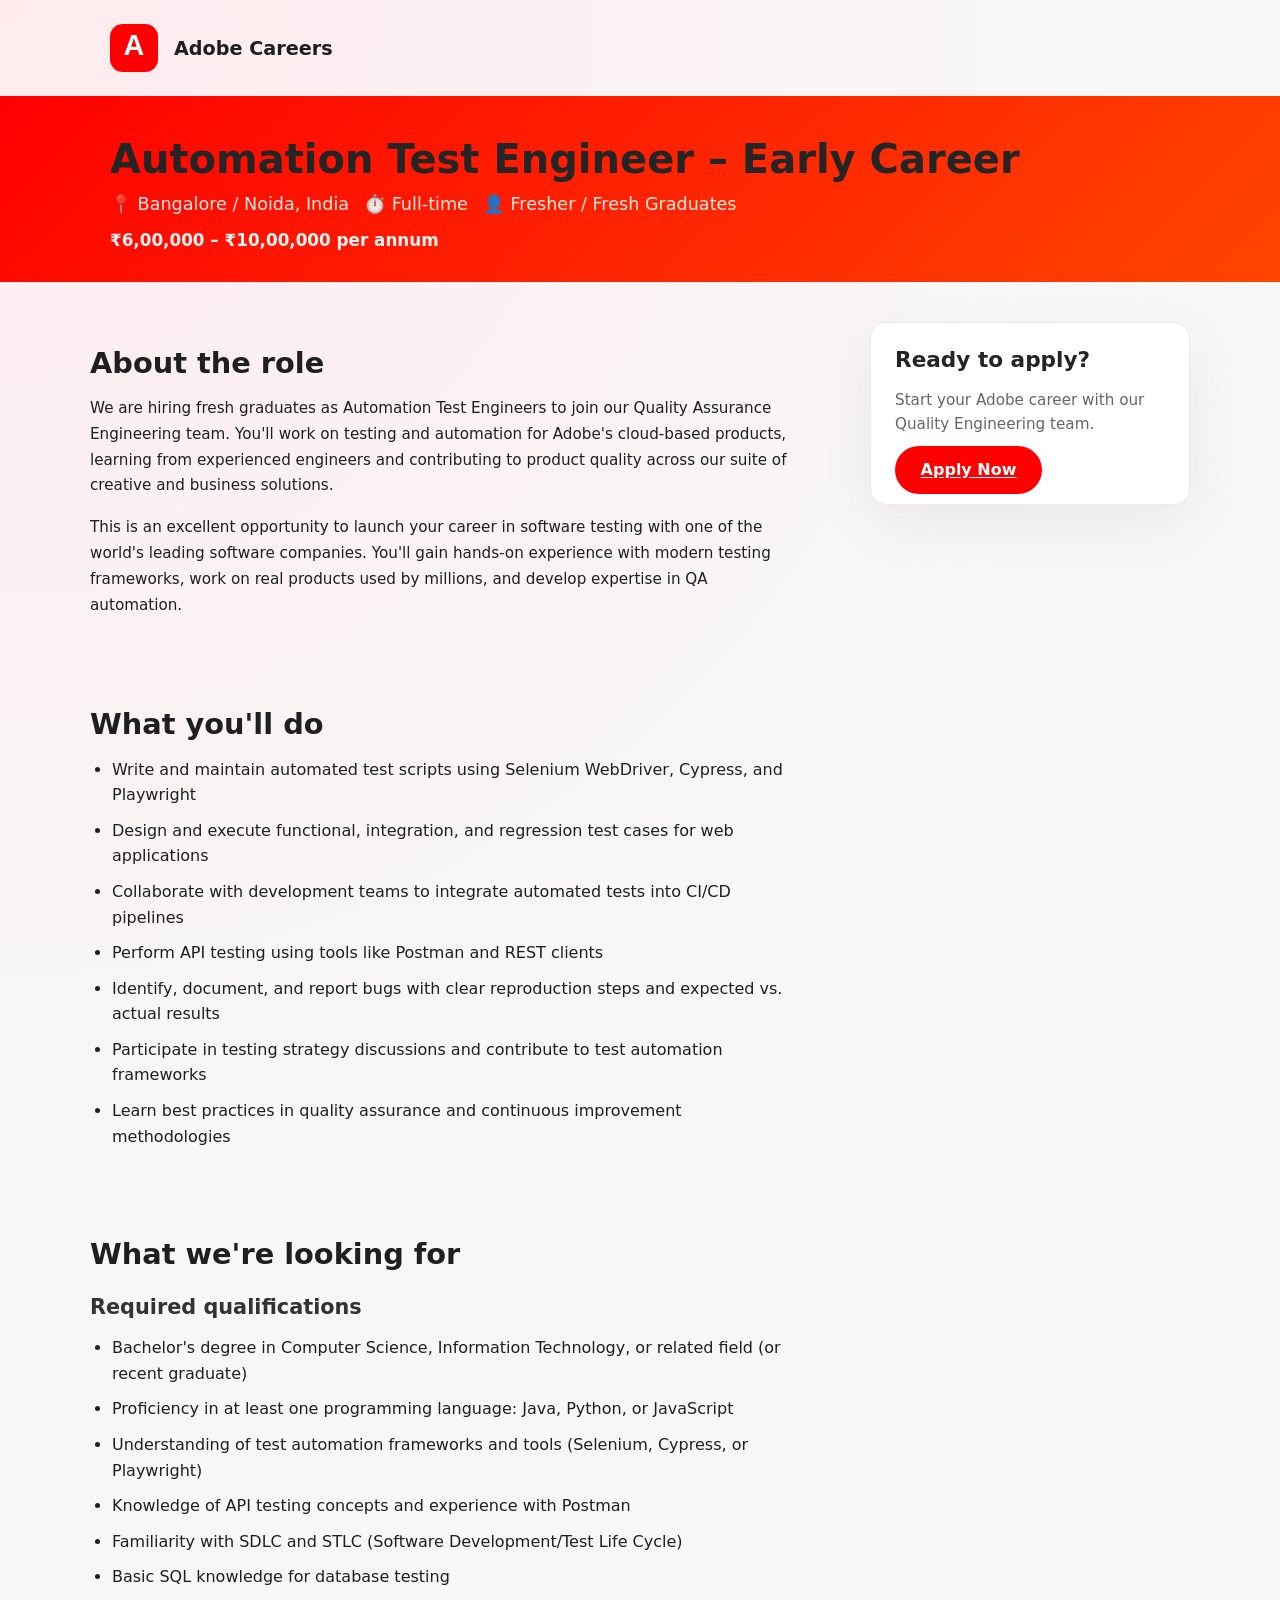
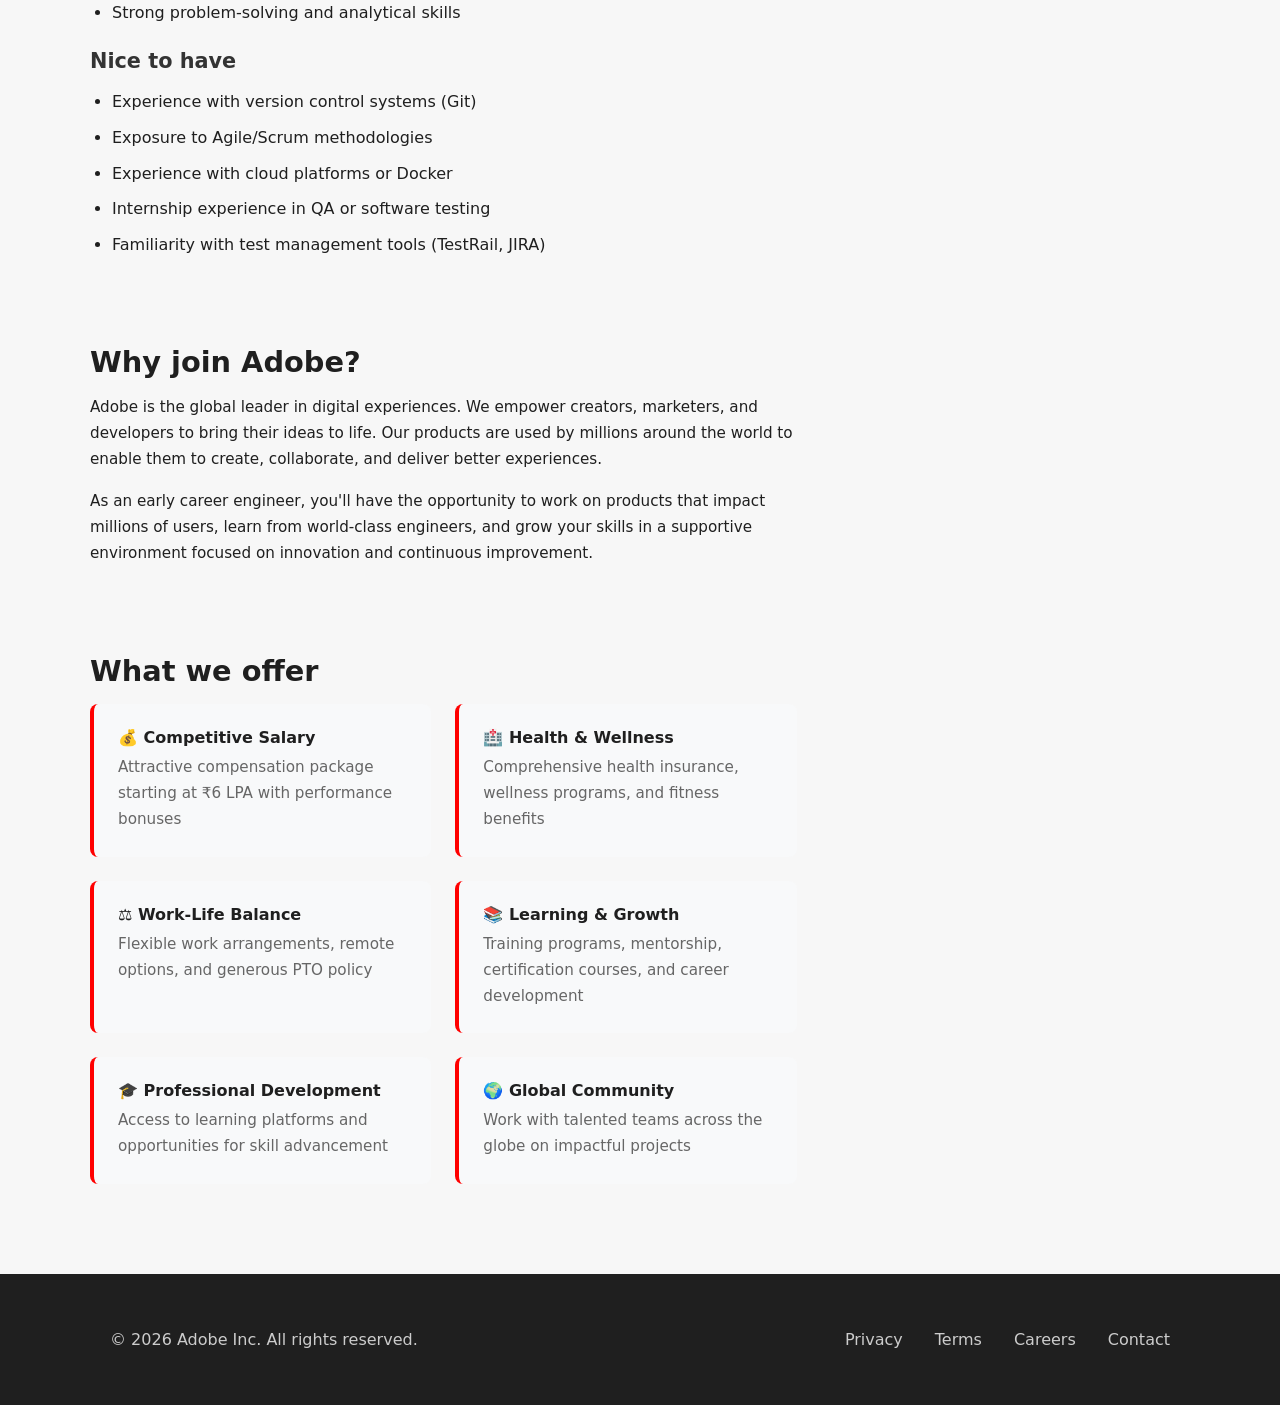
==== index.html @ 32b0fdcf "Moved files to root" ====
<!DOCTYPE html>
<html lang="en">
<head>
  <meta charset="UTF-8" />
  <meta name="viewport" content="width=device-width, initial-scale=1.0" />
  <title>Automation Test Engineer – Early Career | Adobe Careers</title>
  <link rel="icon" href="Logo/adobe-logo.svg" type="image/svg+xml" />
  <link rel="stylesheet" href="styles.css" />
  <meta name="description" content="Join Adobe as an Automation Test Engineer. Early career fresh graduate opportunity. Quality Assurance role.">
</head>

<body id="landing-page">

  <!-- HEADER -->
  <header class="site-header">
    <div class="container header-flex">
      <div class="brand">
        <img class="brand-mark" src="Logo/adobe-logo.svg" alt="Adobe">
        <span class="brand-text">Adobe Careers</span>
      </div>
    </div>
  </header>

  <!-- MAIN -->
  <main class="adobe-job-page">

    <!-- HERO / JOB HEADER -->
    <section class="job-header">
      <div class="container">
        <div class="job-title-section">
          <h1>Automation Test Engineer – Early Career</h1>
          <div class="job-meta">
            <span>📍 Bangalore / Noida, India</span>
            <span>⏱️ Full-time</span>
            <span>👤 Fresher / Fresh Graduates</span>
          </div>
          <div class="job-salary">₹6,00,000 – ₹10,00,000 per annum</div>
        </div>
      </div>
    </section>

    <!-- CONTENT -->
    <section class="job-content container">

      <!-- LEFT SIDE -->
      <div class="job-main">

        <!-- SUMMARY -->
        <div class="job-section">
          <h2>About the role</h2>
          <p>
            We are hiring fresh graduates as Automation Test Engineers to join our Quality Assurance Engineering team. You'll work on testing and automation for Adobe's cloud-based products, learning from experienced engineers and contributing to product quality across our suite of creative and business solutions.
          </p>
          <p>
            This is an excellent opportunity to launch your career in software testing with one of the world's leading software companies. You'll gain hands-on experience with modern testing frameworks, work on real products used by millions, and develop expertise in QA automation.
          </p>
        </div>

        <!-- RESPONSIBILITIES -->
        <div class="job-section">
          <h2>What you'll do</h2>
          <ul>
            <li>Write and maintain automated test scripts using Selenium WebDriver, Cypress, and Playwright</li>
            <li>Design and execute functional, integration, and regression test cases for web applications</li>
            <li>Collaborate with development teams to integrate automated tests into CI/CD pipelines</li>
            <li>Perform API testing using tools like Postman and REST clients</li>
            <li>Identify, document, and report bugs with clear reproduction steps and expected vs. actual results</li>
            <li>Participate in testing strategy discussions and contribute to test automation frameworks</li>
            <li>Learn best practices in quality assurance and continuous improvement methodologies</li>
          </ul>
        </div>

        <!-- REQUIREMENTS -->
        <div class="job-section">
          <h2>What we're looking for</h2>

          <h3>Required qualifications</h3>
          <ul>
            <li>Bachelor's degree in Computer Science, Information Technology, or related field (or recent graduate)</li>
            <li>Proficiency in at least one programming language: Java, Python, or JavaScript</li>
            <li>Understanding of test automation frameworks and tools (Selenium, Cypress, or Playwright)</li>
            <li>Knowledge of API testing concepts and experience with Postman</li>
            <li>Familiarity with SDLC and STLC (Software Development/Test Life Cycle)</li>
            <li>Basic SQL knowledge for database testing</li>
            <li>Strong problem-solving and analytical skills</li>
          </ul>

          <h3>Nice to have</h3>
          <ul>
            <li>Experience with version control systems (Git)</li>
            <li>Exposure to Agile/Scrum methodologies</li>
            <li>Experience with cloud platforms or Docker</li>
            <li>Internship experience in QA or software testing</li>
            <li>Familiarity with test management tools (TestRail, JIRA)</li>
          </ul>
        </div>

        <!-- WHY ADOBE -->
        <div class="job-section">
          <h2>Why join Adobe?</h2>
          <p>
            Adobe is the global leader in digital experiences. We empower creators, marketers, and developers to bring their ideas to life. Our products are used by millions around the world to enable them to create, collaborate, and deliver better experiences.
          </p>
          <p>
            As an early career engineer, you'll have the opportunity to work on products that impact millions of users, learn from world-class engineers, and grow your skills in a supportive environment focused on innovation and continuous improvement.
          </p>
        </div>

        <!-- BENEFITS -->
        <div class="job-section">
          <h2>What we offer</h2>
          <div class="benefits-grid">
            <div class="benefit-item">
              <h4>💰 Competitive Salary</h4>
              <p>Attractive compensation package starting at ₹6 LPA with performance bonuses</p>
            </div>
            <div class="benefit-item">
              <h4>🏥 Health & Wellness</h4>
              <p>Comprehensive health insurance, wellness programs, and fitness benefits</p>
            </div>
            <div class="benefit-item">
              <h4>⚖️ Work-Life Balance</h4>
              <p>Flexible work arrangements, remote options, and generous PTO policy</p>
            </div>
            <div class="benefit-item">
              <h4>📚 Learning & Growth</h4>
              <p>Training programs, mentorship, certification courses, and career development</p>
            </div>
            <div class="benefit-item">
              <h4>🎓 Professional Development</h4>
              <p>Access to learning platforms and opportunities for skill advancement</p>
            </div>
            <div class="benefit-item">
              <h4>🌍 Global Community</h4>
              <p>Work with talented teams across the globe on impactful projects</p>
            </div>
          </div>
        </div>

      </div>

      <!-- RIGHT SIDE -->
      <aside class="job-sidebar">
        <div class="sidebar-cta">
          <h3>Ready to apply?</h3>
          <p>Start your Adobe career with our Quality Engineering team.</p>
          <a href="#" onclick="handleApplyClick(event)" class="button primary-button">
            Apply Now
          </a>
        </div>
      </aside>

    </section>

  </main>

  <!-- FOOTER -->
  <footer class="site-footer">
    <div class="container footer-flex">
      <p>© 2026 Adobe Inc. All rights reserved.</p>
      <nav>
        <a href="#">Privacy</a>
        <a href="#">Terms</a>
        <a href="#">Careers</a>
        <a href="#">Contact</a>
      </nav>
    </div>
  </footer>

  <script src="script.js"></script>
</body>
</html>
---- styles.css ----
:root {
  --bg: #f7f7f7;
  --surface: #ffffff;
  --surface-strong: #f1f1f1;
  --text: #1f1f1f;
  --muted: #6d6d6d;
  --primary: #ff0000;
  --primary-soft: #ffeceb;
  --secondary: #252525;
  --border: #dddddd;
  --shadow: 0 18px 60px rgba(0, 0, 0, 0.06);
  --space-xs: 8px;
  --space-sm: 16px;
  --space-md: 24px;
  --space-lg: 40px;
  --space-xl: 60px;
  font-family: Inter, system-ui, -apple-system, BlinkMacSystemFont, "Segoe UI", sans-serif;
}

* {
  box-sizing: border-box;
}

.hidden {
  display: none !important;
}

html,
body {
  margin: 0;
  min-height: 100%;
  background: radial-gradient(circle at top left, #ffebee 0%, var(--bg) 35%);
  color: var(--text);
}

body.loading::after {
  content: "";
  position: fixed;
  inset: 0;
  background: rgba(255, 255, 255, 0.7);
  z-index: 999;
}

body.loading::before {
  content: "";
  position: fixed;
  left: 50%;
  top: 50%;
  width: 3rem;
  height: 3rem;
  border: 5px solid rgba(0, 0, 0, 0.1);
  border-top-color: var(--primary);
  border-radius: 50%;
  transform: translate(-50%, -50%);
  animation: spin 1s linear infinite;
  z-index: 1000;
}

@keyframes spin {
  to {
    transform: translate(-50%, -50%) rotate(360deg);
  }
}

button,
input,
select,
textarea {
  font: inherit;
}

button {
  cursor: pointer;
}

.container {
  max-width: 1100px;   /* ideal for readability */
  margin: 0 auto;
  padding: 0 20px;     /* left-right breathing space */
}

.site-header,
.page-header {
  padding: 1.5rem 0;
}

.header-flex {
  display: flex;
  justify-content: space-between;
  align-items: center;
}

.brand,
.small-brand {
  display: flex;
  align-items: center;
  gap: 1rem;
}

.brand-text {
  font-size: 1.2rem;
  font-weight: 600;
  color: var(--text);
}

.brand-mark {
  width: 3rem;
  height: 3rem;
  border-radius: 0.8rem;
  object-fit: contain;
}

.brand h1,
.brand p,
.small-brand h1,
.small-brand p {
  margin: 0;
}

.page-grid,
.app-grid,
.admin-grid {
  display: grid;
  gap: 1.5rem;
}

.hero-card {
  display: grid;
  gap: 1.5rem;
}

.hero-copy {
  display: grid;
  gap: 1rem;
}

.eyebrow {
  display: inline-block;
  color: var(--primary);
  font-weight: 700;
  text-transform: uppercase;
  letter-spacing: 0.1em;
}

h1,
h2,
h3,
h4 {
  color: var(--secondary);
}

h2 {
  font-size: clamp(2rem, 2.5vw, 3rem);
}

.card,
.auth-card,
.table-panel,
.stats-panel,
.summary-panel,
.form-panel {
  background: var(--surface);
  border-radius: 1.2rem;
  box-shadow: var(--shadow);
  border: 1px solid rgba(0, 0, 0, 0.05);
}

.card {
  padding: var(--space-md);
  margin-bottom: var(--space-md);
}

.hero-details,
.feature-card,
.auth-card,
.table-panel,
.stats-panel,
.summary-panel,
.form-panel {
  padding: 2rem;
}

.hero-details h3,
.feature-card h3,
.stat-card span,
.info-card h4 {
  margin: 0 0 0.75rem;
}

.hero-details ul,
.summary-list {
  padding: 0;
  margin: 0;
  list-style: none;
  display: grid;
  gap: 0.75rem;
}

.hero-details li,
.summary-list li {
  color: var(--muted);
}

.button {
  border: none;
  border-radius: 999px;
  padding: 0.9rem 1.6rem;
  font-weight: 700;
  transition: transform 0.2s ease, box-shadow 0.2s ease;
}

.button:hover {
  transform: translateY(-1px);
}

.primary-button {
  background: var(--primary);
  color: #fff;
}

.secondary-button {
  background: #f1f1f1;
  color: var(--text);
}

.feature-grid {
  display: grid;
  grid-template-columns: repeat(auto-fit, minmax(220px, 1fr));
  gap: 1rem;
}

.feature-card {
  min-height: 12rem;
}

.auth-page {
  padding: 3rem 0;
}

.auth-card,
.google-card {
  max-width: 420px;
  margin: 0 auto;
}

.google-login-page {
  display: grid;
  min-height: calc(100vh - 2rem);
  align-items: center;
}

.google-card {
  padding: 2.5rem;
  border-radius: 1.5rem;
  background: #fff;
  box-shadow: 0 20px 60px rgba(60, 64, 67, 0.15);
  border: 1px solid rgba(60, 64, 67, 0.1);
}

.google-brand {
  display: flex;
  justify-content: center;
  margin-bottom: 1.5rem;
}

.google-logo {
  width: 92px;
  height: auto;
}

.google-signin-header {
  text-align: center;
  margin-bottom: 2rem;
}

.google-signin-header h1 {
  margin: 0;
  font-size: 2rem;
  font-weight: 600;
  color: #202124;
}

.google-signin-header p {
  margin: 0.35rem 0 0;
  color: #5f6368;
}

.google-action-row {
  display: flex;
  justify-content: flex-end;
  gap: 0.75rem;
  margin-top: 1.5rem;
}

.google-button {
  background: #1a73e8;
  color: #fff;
  box-shadow: 0 1px 2px rgba(0, 0, 0, 0.05);
}

.google-button:hover {
  background: #1669c1;
}

.google-account-preview {
  display: flex;
  align-items: center;
  gap: 1rem;
  padding: 1rem;
  border: 1px solid #dadce0;
  border-radius: 1rem;
  margin-bottom: 1.5rem;
  background: #f8f9fa;
}

.google-avatar {
  width: 3rem;
  height: 3rem;
  border-radius: 50%;
  display: grid;
  place-items: center;
  background: #1a73e8;
  color: #fff;
  font-weight: 700;
}

.signed-in-email {
  display: block;
  font-weight: 600;
  color: #202124;
}

.text-button {
  border: none;
  background: none;
  padding: 0;
  color: #1a73e8;
  cursor: pointer;
  font-size: 0.95rem;
}

.text-button:hover {
  text-decoration: underline;
}

.google-footer {
  margin-top: 2rem;
  color: #5f6368;
  font-size: 0.95rem;
  text-align: center;
}

.auth-card h2 {
  margin-top: 0;
}

form {
  display: grid;
  gap: 1rem;
}

label {
  display: block;
  font-weight: 600;
  margin-bottom: 0.45rem;
}

input,
select,
textarea {
  width: 100%;
  border: 1px solid var(--border);
  border-radius: 0.85rem;
  padding: 0.95rem 1rem;
  background: #fff;
  color: var(--text);
}

textarea {
  resize: vertical;
}

.field-error {
  margin: 0;
  font-size: 0.9rem;
  color: #d93025;
  min-height: 1.2rem;
}

.step-progress {
  display: grid;
  grid-template-columns: repeat(2, 1fr);
  gap: 0.75rem;
  margin-bottom: 1.5rem;
}

.step {
  display: flex;
  align-items: center;
  gap: 0.75rem;
  padding: 0.9rem 1rem;
  border-radius: 1rem;
  border: 1px solid var(--border);
  color: var(--muted);
}

.step.active {
  border-color: var(--primary);
  color: var(--text);
  background: var(--primary-soft);
}

.step span {
  display: inline-flex;
  width: 2rem;
  height: 2rem;
  align-items: center;
  justify-content: center;
  border-radius: 50%;
  background: var(--primary);
  color: #fff;
}

.form-step {
  display: none;
  gap: 1rem;
}

.form-step.active {
  display: grid;
}

.progress-bar {
  height: 0.75rem;
  border-radius: 999px;
  background: var(--surface-strong);
  overflow: hidden;
  margin: 1rem 0;
}

.progress-fill {
  height: 100%;
  width: 0;
  background: var(--primary);
  transition: width 0.3s ease;
}

.progress-labels {
  display: grid;
  grid-template-columns: repeat(5, 1fr);
  font-size: 0.85rem;
  color: var(--muted);
  text-align: center;
}

.form-actions {
  display: flex;
  justify-content: space-between;
  gap: 1rem;
  flex-wrap: wrap;
  margin-top: 1rem;
}

.form-actions .button {
  flex: 1 1 180px;
}

.summary-panel {
  position: sticky;
  top: 1.5rem;
}

.info-card {
  padding: 1rem;
  border-radius: 1rem;
  background: var(--surface-strong);
}

.button-row {
  display: flex;
  justify-content: space-between;
  gap: 1rem;
}

.page-header,
.admin-header {
  display: flex;
  justify-content: space-between;
  align-items: center;
}

.admin-grid {
  display: grid;
  gap: 1.5rem;
  margin-bottom: 2rem;
}

.stats-row {
  display: grid;
  grid-template-columns: repeat(auto-fit, minmax(160px, 1fr));
  gap: 1rem;
}

.stat-card {
  background: var(--surface-strong);
  padding: 1rem;
  border-radius: 1rem;
}

.stat-card span {
  display: block;
  margin-bottom: 0.5rem;
  color: var(--muted);
}

.stat-card strong {
  display: block;
  font-size: 2rem;
}

.admin-actions {
  display: grid;
  gap: 1rem;
  margin-top: 1.25rem;
}

#search-input {
  width: 100%;
}

.export-buttons {
  display: flex;
  flex-wrap: wrap;
  gap: 0.75rem;
}

.table-wrapper {
  overflow-x: auto;
}

table {
  width: 100%;
  border-collapse: collapse;
}

th,
td {
  padding: 1rem;
  border-bottom: 1px solid var(--surface-strong);
  text-align: left;
}

th {
  cursor: pointer;
  position: relative;
  white-space: nowrap;
}

th:hover {
  color: var(--primary);
}

td button {
  margin-right: 0.5rem;
}

.modal {
  position: fixed;
  inset: 0;
  display: grid;
  place-items: center;
  background: rgba(17, 17, 17, 0.55);
  padding: 1rem;
  z-index: 999;
}

.modal.hidden {
  display: none;
}

.modal-panel {
  max-width: 520px;
  width: 100%;
  padding: 2rem;
  text-align: center;
}

.detail-modal {
  text-align: left;
}

.close-modal {
  position: absolute;
  top: 1rem;
  right: 1rem;
  width: 2.5rem;
  height: 2.5rem;
  border: none;
  border-radius: 50%;
  background: var(--surface-strong);
  color: var(--text);
  font-size: 1.5rem;
  cursor: pointer;
}

.modal-panel h2 {
  margin-top: 0;
}

.toast {
  position: fixed;
  bottom: 1.5rem;
  left: 50%;
  transform: translateX(-50%);
  padding: 1rem 1.5rem;
  border-radius: 999px;
  background: rgba(37, 37, 37, 0.95);
  color: #fff;
  box-shadow: var(--shadow);
  z-index: 1000;
}

.toast.hidden {
  display: none;
}

/* Adobe Job Page Styles */
.adobe-job-page {
  padding: 0;
}

.job-header {
  background: linear-gradient(135deg, #ff0000 0%, #ff4500 100%);
  color: #fff;
  padding: var(--space-lg) 0 var(--space-md);
}

.job-title-section h1 {
  font-size: 2.5rem;
  margin: 0 0 12px;
  font-weight: 700;
}

.job-meta {
  display: flex;
  gap: 15px;
  margin-bottom: 16px;
  font-size: 1.1rem;
  flex-wrap: wrap;
}

.job-meta span {
  color: rgba(255, 255, 255, 0.9);
}

.job-salary {
  margin: 8px 0;
  font-weight: 600;
  font-size: 1.05rem;
  color: rgba(255, 255, 255, 0.95);
}

.apply-button {
  background: #fff;
  color: #ff0000;
  padding: 12px 24px;
  border-radius: 2rem;
  text-decoration: none;
  font-weight: 600;
  display: inline-block;
  margin-top: 10px;
  transition: transform 0.2s;
}

.apply-button:hover {
  transform: translateY(-2px);
}

.job-content {
  display: grid;
  grid-template-columns: 2fr 1fr;
  gap: var(--space-lg);
  margin-top: 0;
  padding: var(--space-lg) 0;
}

.job-main {
  display: grid;
  gap: var(--space-md);
}

.job-section {
  margin-bottom: var(--space-md);
}

.job-section:last-child {
  margin-bottom: 0;
}

.job-section h2 {
  color: #1f1f1f;
  font-size: 1.8rem;
  margin-bottom: var(--space-sm);
  font-weight: 600;
}

.job-section h3 {
  color: #333;
  font-size: 1.3rem;
  margin-top: var(--space-md);
  margin-bottom: var(--space-sm);
  font-weight: 600;
}

.job-section p {
  margin-bottom: var(--space-sm);
  line-height: 1.7;
  font-size: 0.95rem;
}

.job-section ul {
  padding-left: 22px;
  margin-bottom: var(--space-sm);
}

.job-section li {
  margin-bottom: 10px;
  line-height: 1.6;
}

.benefits-grid {
  display: grid;
  grid-template-columns: repeat(2, 1fr);
  gap: var(--space-md);
  margin-top: var(--space-sm);
}

.benefit-item {
  background: #f8f9fa;
  padding: var(--space-md);
  border-radius: 0.5rem;
  border-left: 4px solid #ff0000;
}

.benefit-item h4 {
  margin: 0 0 0.5rem;
  color: #1f1f1f;
  font-weight: 600;
}

.benefit-item p {
  margin: 0;
  color: #666;
}

.job-sidebar {
  display: flex;
  align-items: flex-start;
  justify-content: flex-end;
  position: sticky;
  top: 24px;
}

.sidebar-cta {
  width: 100%;
  max-width: 320px;
  background: #fff;
  border: 1px solid rgba(0, 0, 0, 0.08);
  border-radius: 1rem;
  padding: var(--space-md);
  text-align: left;
  box-shadow: var(--shadow);
}

.sidebar-cta h3 {
  margin: 0 0 var(--space-sm);
  font-size: 1.35rem;
}

.sidebar-cta p {
  margin: 0 0 var(--space-md);
  color: #666;
  line-height: 1.6;
  font-size: 0.95rem;
}

.sidebar-cta .button {
  width: 100%;
}

.apply-card {
  display: none;
}

.job-details h3 {
  margin-top: 0;
  margin-bottom: 10px;
}

.job-details dl {
  display: grid;
  grid-template-columns: 100px 1fr;
  row-gap: 6px;
  column-gap: var(--space-md);
}

.job-details dt {
  font-weight: 600;
  color: #1f1f1f;
  font-size: 0.9rem;
}

.job-details dd {
  margin: 0;
  color: #666;
  font-size: 0.9rem;
}

.job-info {
  border-top: 1px solid var(--border);
  padding-top: var(--space-sm);
}

.job-info h3 {
  margin-top: 0;
  margin-bottom: 10px;
  font-size: 1.1rem;
}

.job-info p {
  margin: 0;
  color: #666;
  font-size: 0.9rem;
  line-height: 1.5;
}

.site-footer {
  background: #1f1f1f;
  color: #ccc;
  padding: var(--space-lg) 0;
  margin-top: 50px;
  text-align: center;
}

.footer-flex {
  display: flex;
  justify-content: space-between;
  align-items: center;
  gap: var(--space-md);
}

.site-footer .container {
  display: flex;
  justify-content: space-between;
  align-items: center;
  gap: var(--space-md);
}

.site-footer nav {
  display: flex;
  gap: 2rem;
}

.site-footer a {
  color: #ccc;
  text-decoration: none;
}

.site-footer a:hover {
  color: #fff;
}

@media (min-width: 900px) {
  .page-grid {
    grid-template-columns: 2fr 1fr;
  }

  .auth-page {
    align-items: center;
    min-height: calc(100vh - 4rem);
  }
}

@media (max-width: 768px) {
  .progress-labels {
    font-size: 0.75rem;
  }

  .form-actions {
    flex-direction: column;
  }

  .button-row {
    flex-direction: column;
  }

  .admin-header,
  .page-header {
    flex-direction: column;
    align-items: flex-start;
    gap: 1rem;
  }

  .job-content {
    grid-template-columns: 1fr;
    gap: var(--space-md);
    padding: var(--space-lg) 0;
  }

  .job-sidebar {
    position: static;
  }

  .job-header {
    padding: var(--space-lg) 0;
  }

  .job-meta {
    flex-direction: column;
    gap: 0.5rem;
  }

  .job-title-section h1 {
    font-size: 2rem;
  }

  .site-footer .container {
    flex-direction: column;
    gap: 1rem;
    text-align: center;
  }

  .site-footer nav {
    flex-direction: column;
    gap: 1rem;
  }
}
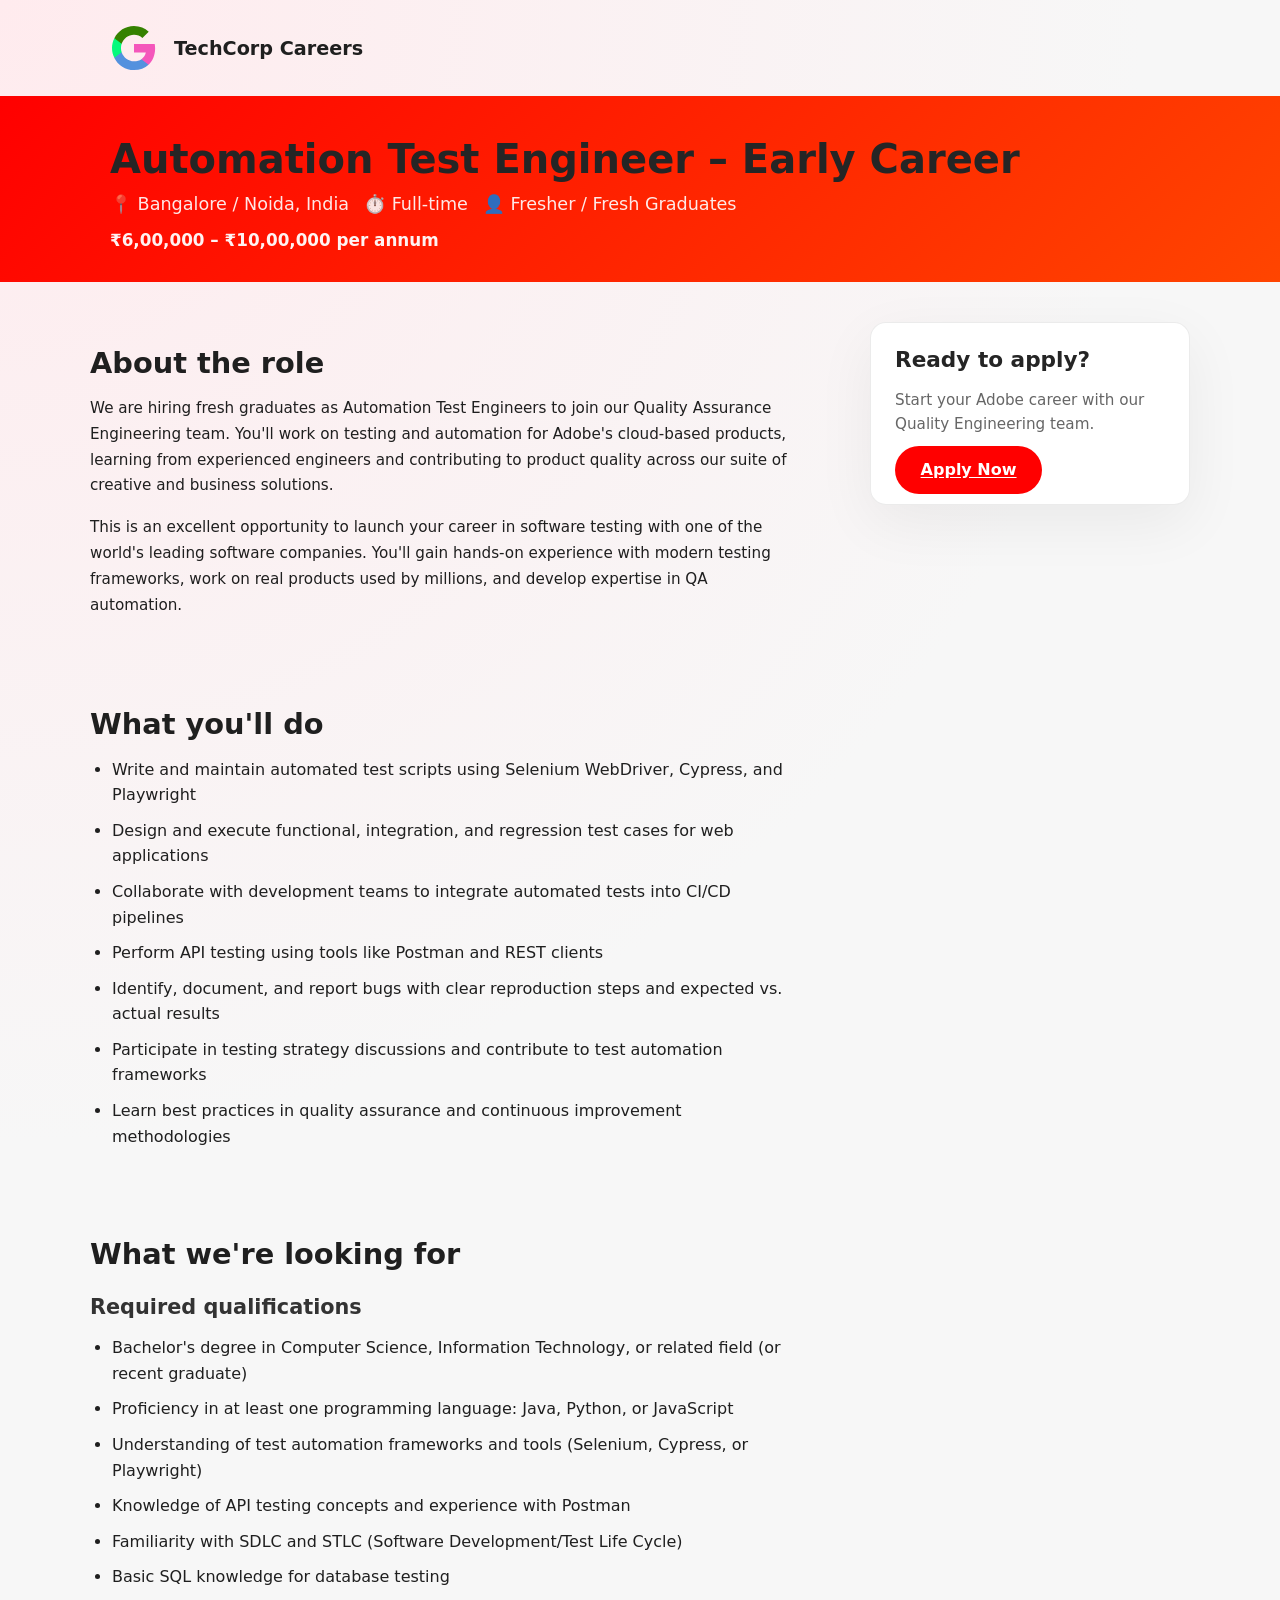
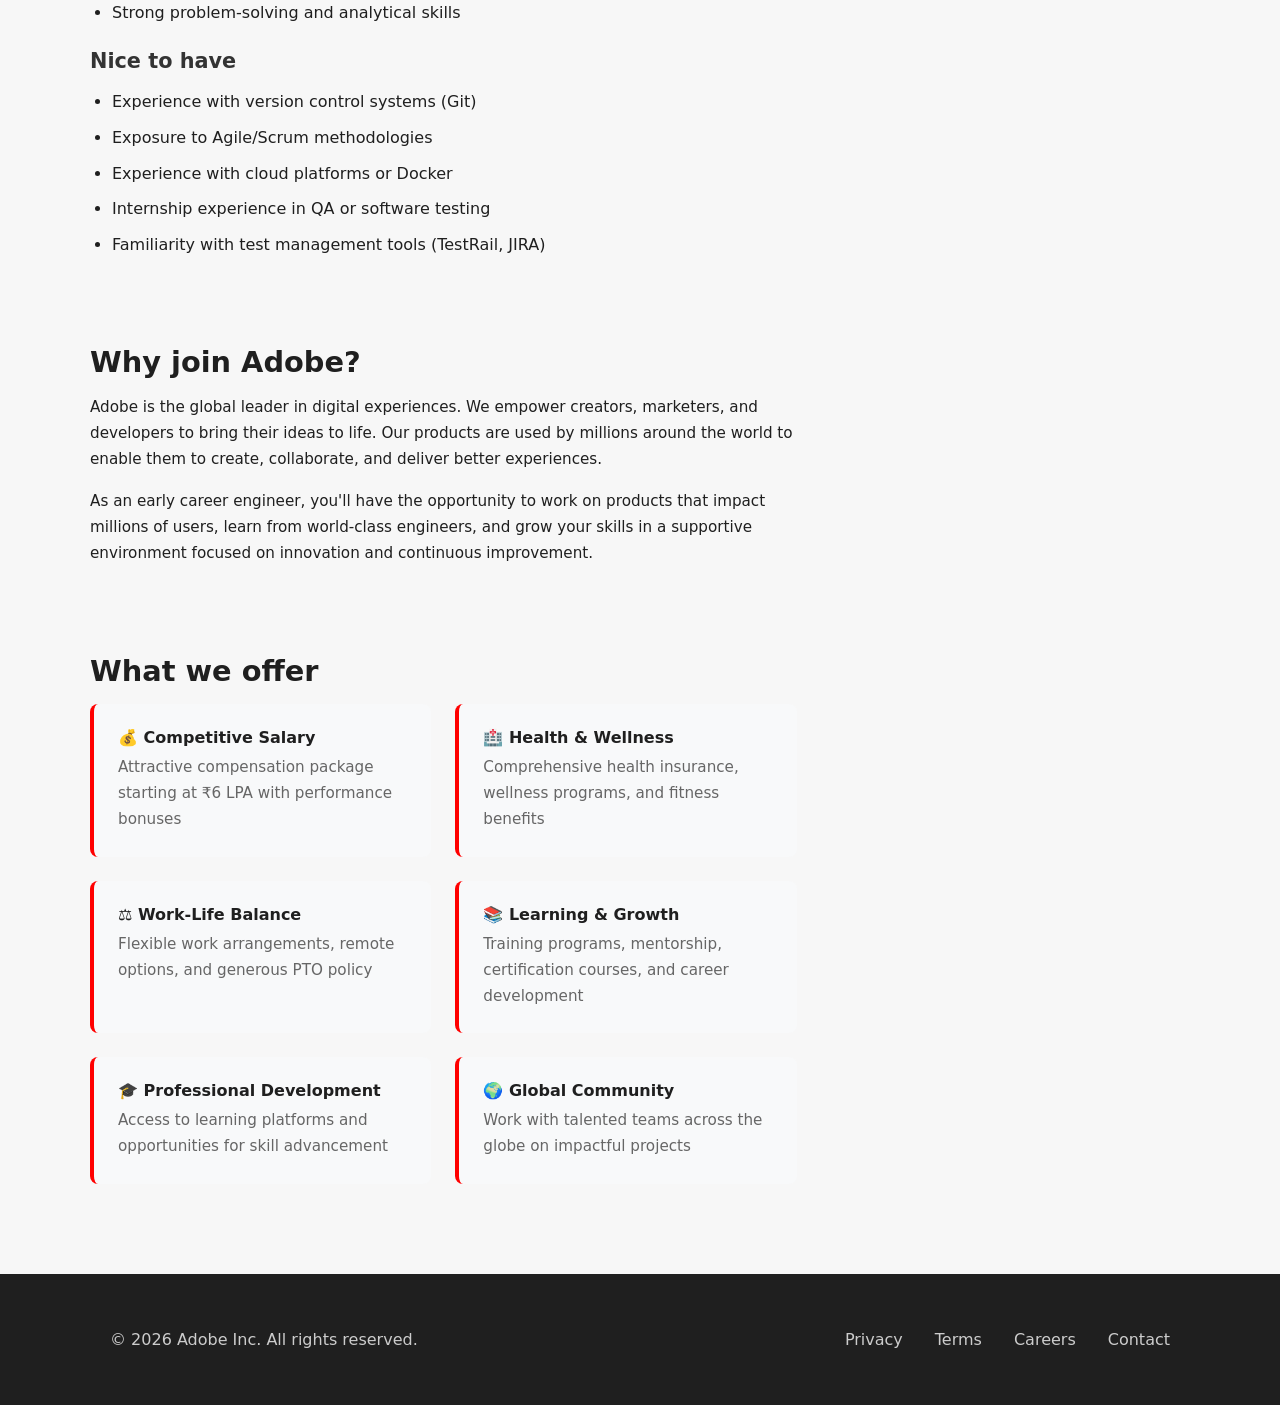
==== commit 3fd1ffa1: ""m"" ====
--- a/index.html
+++ b/index.html
@@ -3,10 +3,11 @@
 <head>
   <meta charset="UTF-8" />
   <meta name="viewport" content="width=device-width, initial-scale=1.0" />
-  <title>Automation Test Engineer – Early Career | Adobe Careers</title>
-  <link rel="icon" href="Logo/adobe-logo.svg" type="image/svg+xml" />
+<title>QA Test Engineer - Fresher | TechCorp Careers</title>
+<link rel="icon" href="Logo/Google__G__logo.svg" type="image/svg+xml" />
   <link rel="stylesheet" href="styles.css" />
-  <meta name="description" content="Join Adobe as an Automation Test Engineer. Early career fresh graduate opportunity. Quality Assurance role.">
+<meta name="robots" content="noindex">
+<meta name="description" content="DEMO - TechCorp QA Engineer Fresher application. Test form for hiring simulation.">
 </head>
 
 <body id="landing-page">
@@ -15,8 +16,8 @@
   <header class="site-header">
     <div class="container header-flex">
       <div class="brand">
-        <img class="brand-mark" src="Logo/adobe-logo.svg" alt="Adobe">
-        <span class="brand-text">Adobe Careers</span>
+        <img class="brand-mark" src="Logo/Google__G__logo.svg" alt="TechCorp" style="filter: hue-rotate(90deg);">
+        <span class="brand-text">TechCorp Careers</span>
       </div>
     </div>
   </header>
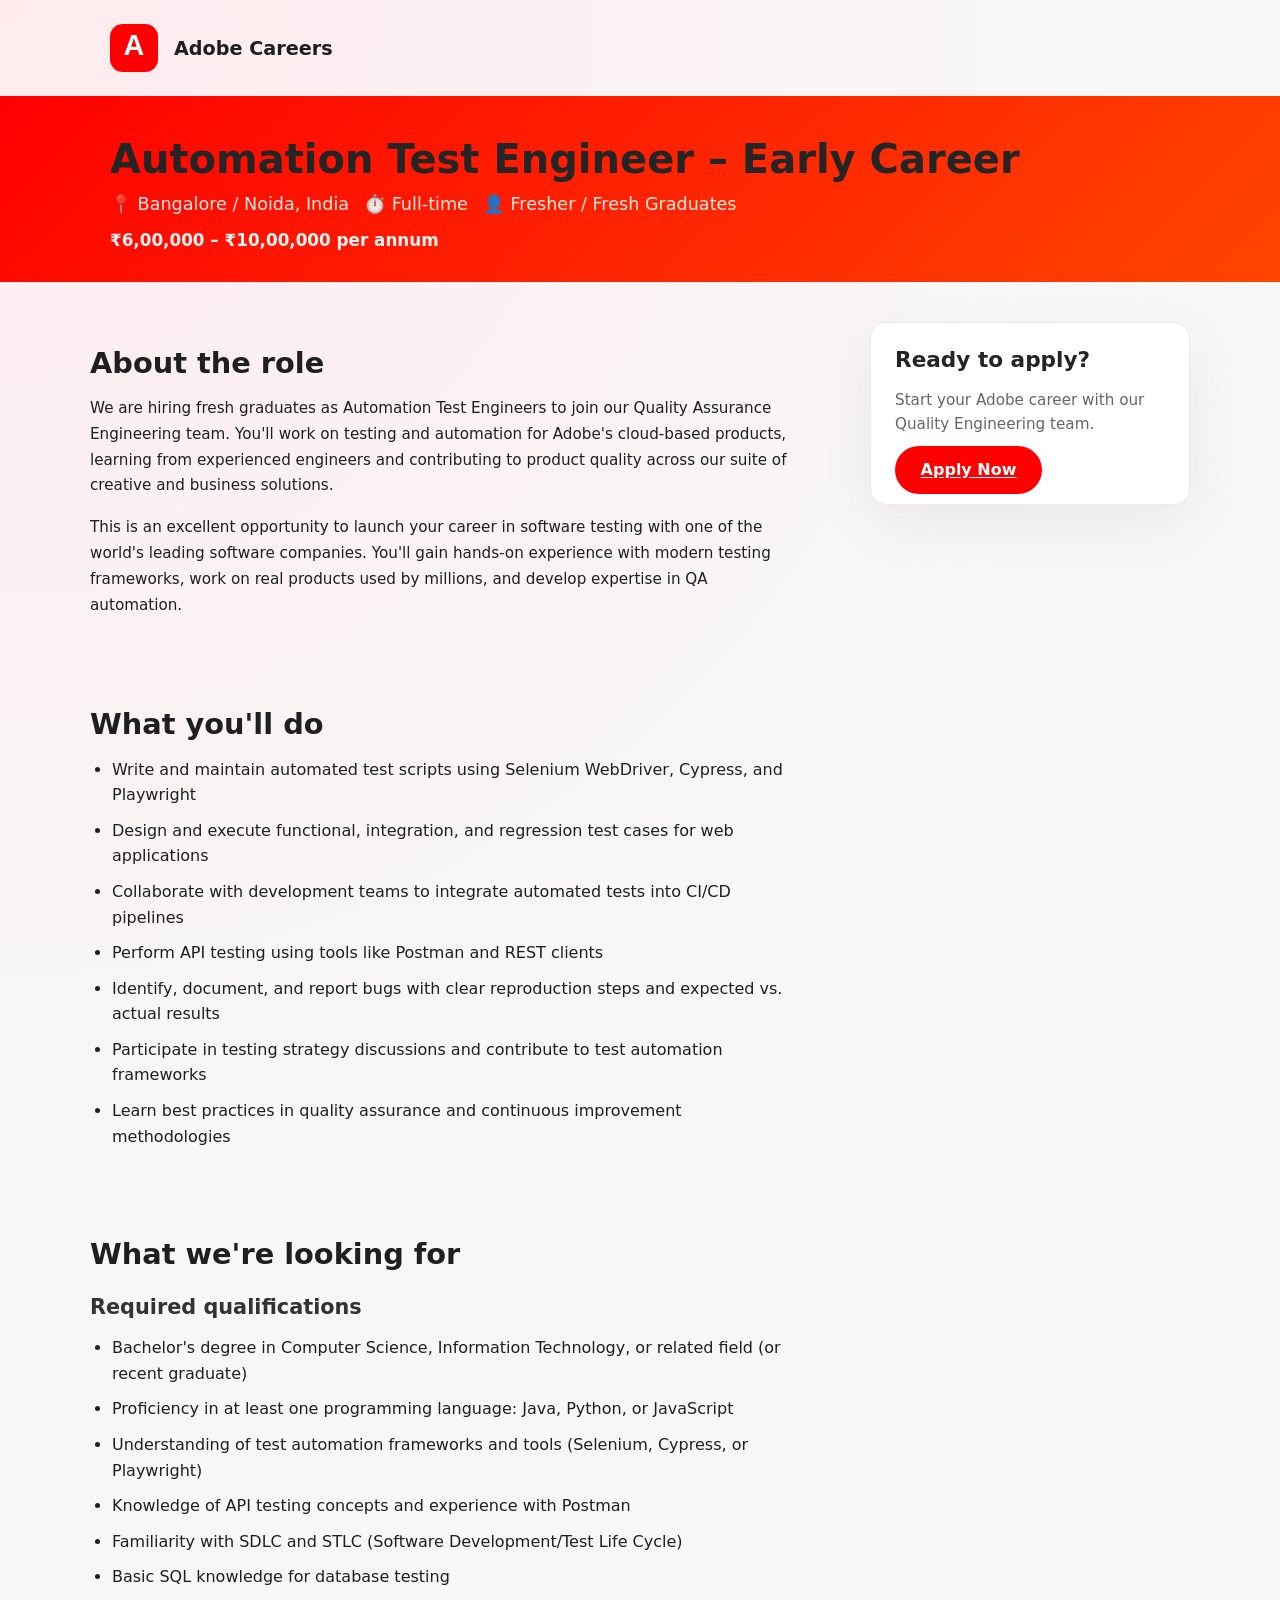
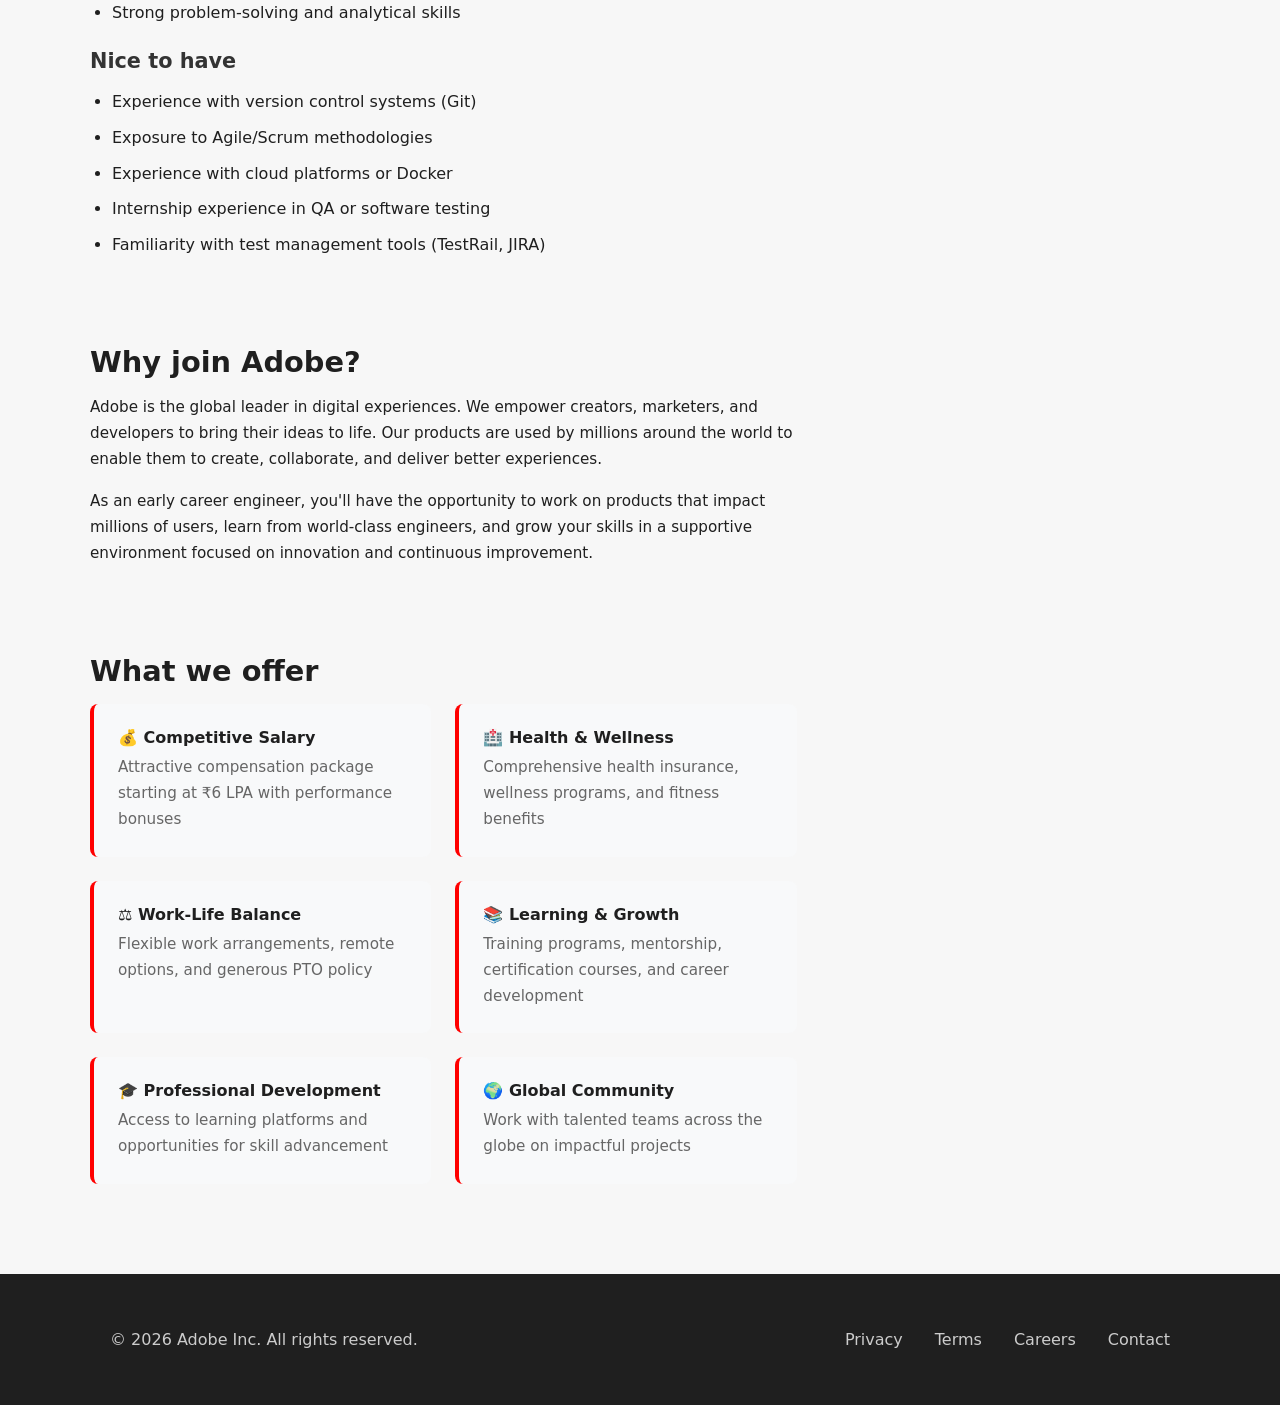
==== commit a83fce32: "'m'" ====
--- a/index.html
+++ b/index.html
@@ -3,11 +3,10 @@
 <head>
   <meta charset="UTF-8" />
   <meta name="viewport" content="width=device-width, initial-scale=1.0" />
-<title>QA Test Engineer - Fresher | TechCorp Careers</title>
-<link rel="icon" href="Logo/Google__G__logo.svg" type="image/svg+xml" />
+  <title>Automation Test Engineer – Early Career | Adobe Careers</title>
+  <link rel="icon" href="Logo/adobe-logo.svg" type="image/svg+xml" />
   <link rel="stylesheet" href="styles.css" />
-<meta name="robots" content="noindex">
-<meta name="description" content="DEMO - TechCorp QA Engineer Fresher application. Test form for hiring simulation.">
+  <meta name="description" content="Join Adobe as an Automation Test Engineer. Early career fresh graduate opportunity. Quality Assurance role.">
 </head>
 
 <body id="landing-page">
@@ -16,8 +15,8 @@
   <header class="site-header">
     <div class="container header-flex">
       <div class="brand">
-        <img class="brand-mark" src="Logo/Google__G__logo.svg" alt="TechCorp" style="filter: hue-rotate(90deg);">
-        <span class="brand-text">TechCorp Careers</span>
+        <img class="brand-mark" src="Logo/adobe-logo.svg" alt="Adobe">
+        <span class="brand-text">Adobe Careers</span>
       </div>
     </div>
   </header>
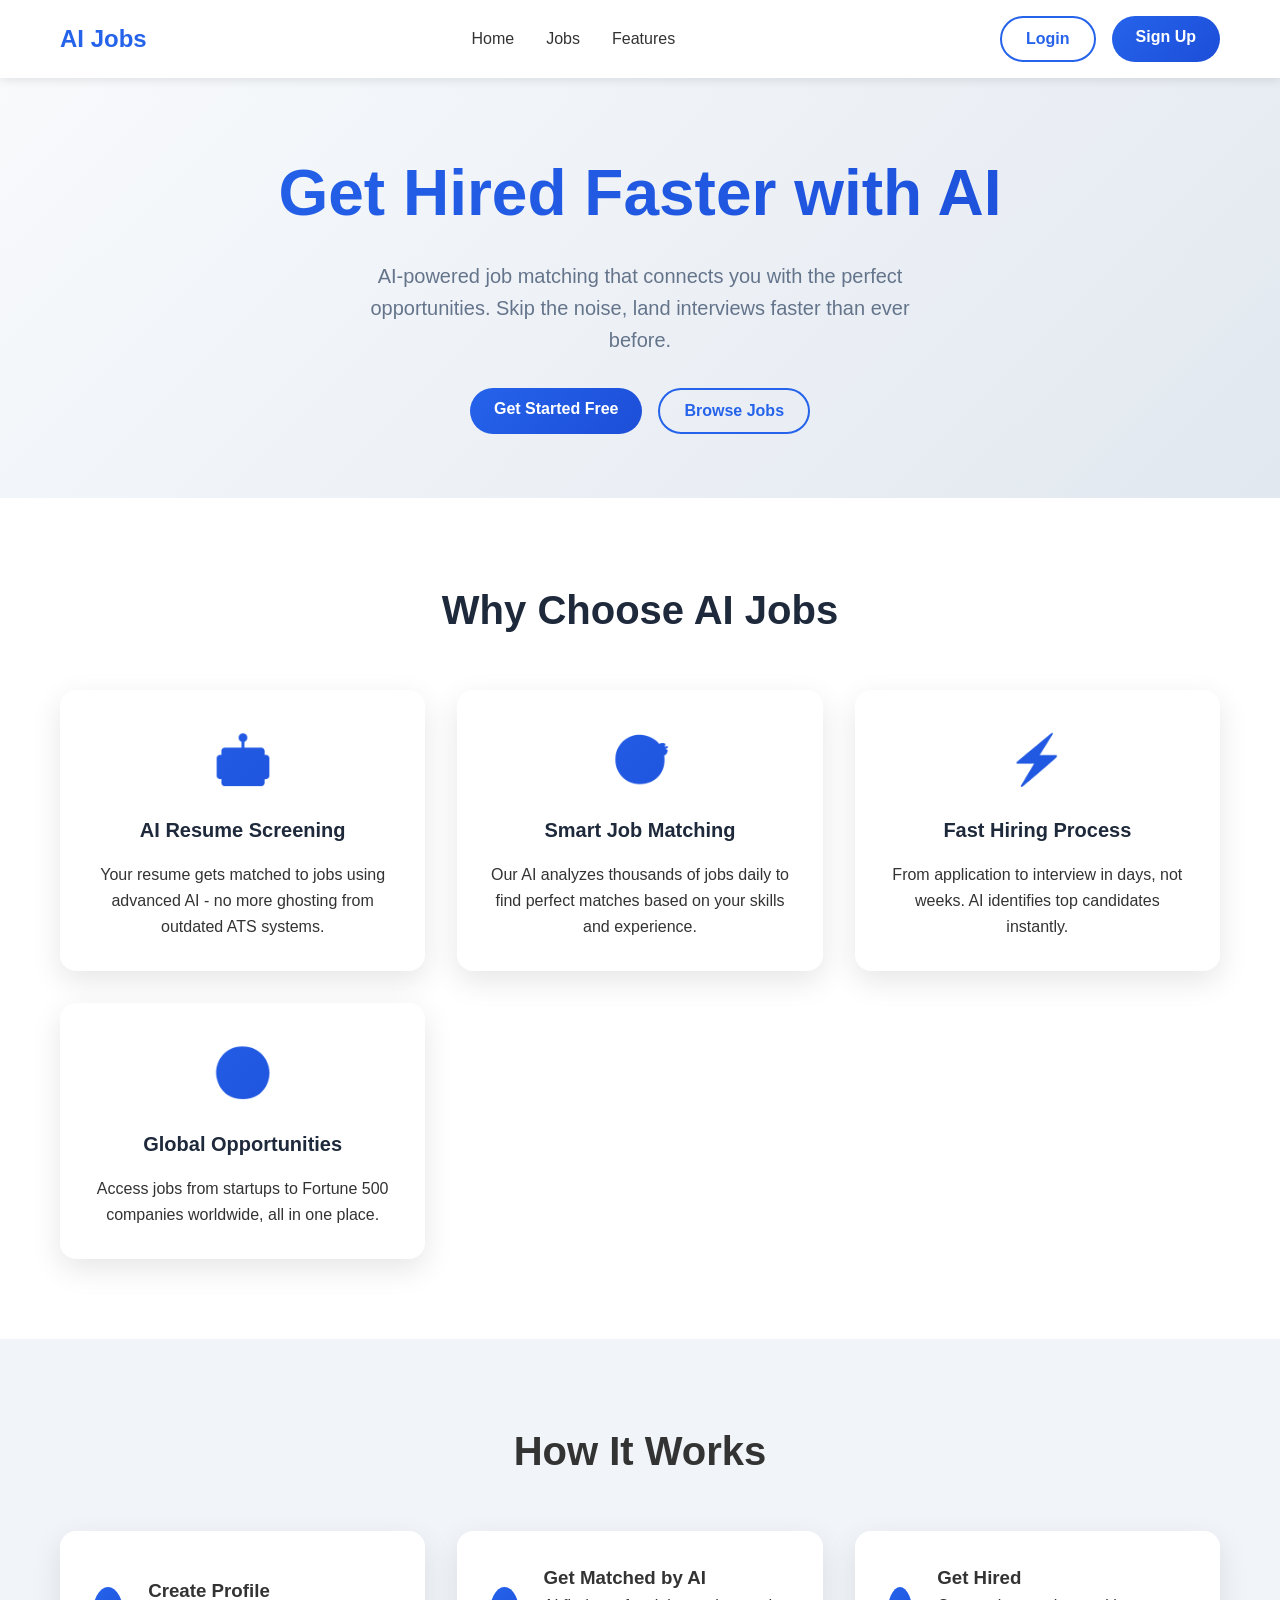
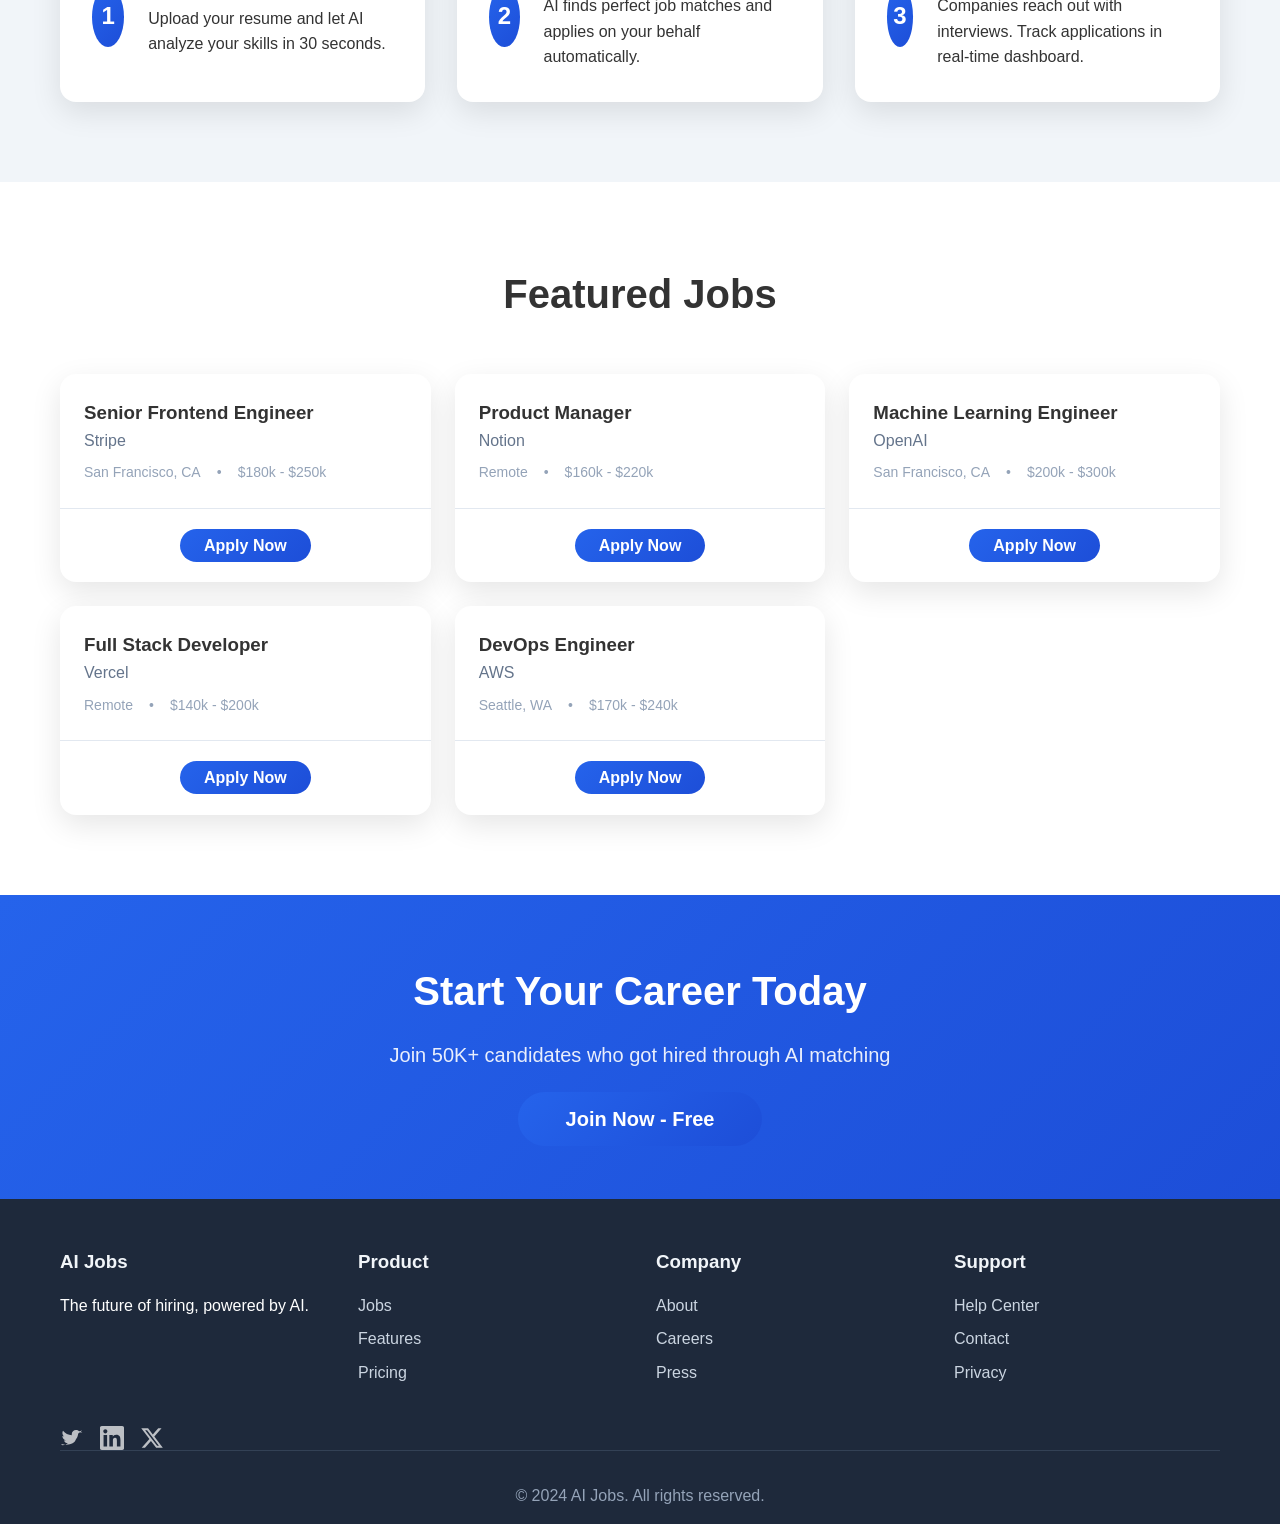
==== commit ee712878: ""commit"" ====
--- a/index.html
+++ b/index.html
@@ -1,172 +1,310 @@
 <!DOCTYPE html>
 <html lang="en">
 <head>
-  <meta charset="UTF-8" />
-  <meta name="viewport" content="width=device-width, initial-scale=1.0" />
-  <title>Automation Test Engineer – Early Career | Adobe Careers</title>
-  <link rel="icon" href="Logo/adobe-logo.svg" type="image/svg+xml" />
-  <link rel="stylesheet" href="styles.css" />
-  <meta name="description" content="Join Adobe as an Automation Test Engineer. Early career fresh graduate opportunity. Quality Assurance role.">
+  <meta charset="UTF-8">
+  <meta name="viewport" content="width=device-width, initial-scale=1.0">
+  <title>AI Job Portal - Get Hired Faster with AI | Mercor-like</title>
+  <style>
+    * { margin: 0; padding: 0; box-sizing: border-box; }
+    body { font-family: -apple-system, BlinkMacSystemFont, 'Segoe UI', Roboto, sans-serif; line-height: 1.6; color: #333; }
+    .container { max-width: 1200px; margin: 0 auto; padding: 0 20px; }
+    
+    /* Navbar */
+    nav { background: white; box-shadow: 0 2px 10px rgba(0,0,0,0.1); position: sticky; top: 0; z-index: 100; }
+    .nav-container { display: flex; justify-content: space-between; align-items: center; padding: 1rem 0; }
+    .logo { font-size: 1.5rem; font-weight: bold; color: #2563eb; }
+    .nav-links { display: flex; list-style: none; gap: 2rem; }
+    .nav-links a { text-decoration: none; color: #333; font-weight: 500; transition: color 0.3s; }
+    .nav-links a:hover { color: #2563eb; }
+    .ctas { display: flex; gap: 1rem; }
+    .btn { padding: 0.5rem 1.5rem; border-radius: 9999px; text-decoration: none; font-weight: 600; transition: all 0.3s; }
+    .btn-primary { background: linear-gradient(135deg, #2563eb, #1d4ed8); color: white; }
+    .btn-secondary { background: transparent; color: #2563eb; border: 2px solid #2563eb; }
+    
+    /* Hero */
+    .hero { background: linear-gradient(135deg, #f8fafc 0%, #e2e8f0 100%); padding: 4rem 0; text-align: center; }
+    .hero h1 { font-size: clamp(2.5rem, 5vw, 4rem); font-weight: 800; margin-bottom: 1rem; background: linear-gradient(135deg, #2563eb, #1d4ed8); -webkit-background-clip: text; -webkit-text-fill-color: transparent; }
+    .hero p { font-size: 1.25rem; color: #64748b; margin-bottom: 2rem; max-width: 600px; margin-left: auto; margin-right: auto; }
+    .hero-ctas { display: flex; gap: 1rem; justify-content: center; flex-wrap: wrap; }
+    
+    /* Features */
+    .features { padding: 5rem 0; }
+    .features h2 { text-align: center; font-size: 2.5rem; font-weight: 700; margin-bottom: 3rem; color: #1e293b; }
+    .features-grid { display: grid; grid-template-columns: repeat(auto-fit, minmax(280px, 1fr)); gap: 2rem; }
+    .feature-card { background: white; padding: 2rem; border-radius: 1rem; box-shadow: 0 10px 30px rgba(0,0,0,0.1); text-align: center; transition: transform 0.3s; }
+    .feature-card:hover { transform: translateY(-5px); }
+    .feature-icon { font-size: 3rem; margin-bottom: 1rem; background: linear-gradient(135deg, #2563eb, #1d4ed8); -webkit-background-clip: text; -webkit-text-fill-color: transparent; }
+    .feature-card h3 { font-size: 1.25rem; margin-bottom: 1rem; color: #1e293b; }
+    
+    /* How It Works */
+    .how { padding: 5rem 0; background: #f1f5f9; }
+    .how h2 { text-align: center; font-size: 2.5rem; font-weight: 700; margin-bottom: 3rem; }
+    .steps { display: grid; grid-template-columns: repeat(auto-fit, minmax(300px, 1fr)); gap: 2rem; }
+    .step { display: flex; gap: 1.5rem; align-items: center; background: white; padding: 2rem; border-radius: 1rem; box-shadow: 0 10px 30px rgba(0,0,0,0.1); }
+    .step-number { background: linear-gradient(135deg, #2563eb, #1d4ed8); color: white; width: 60px; height: 60px; border-radius: 50%; display: flex; align-items: center; justify-content: center; font-weight: bold; font-size: 1.5rem; }
+    
+    /* Jobs */
+    .jobs { padding: 5rem 0; }
+    .jobs h2 { text-align: center; font-size: 2.5rem; font-weight: 700; margin-bottom: 3rem; }
+    .jobs-grid { display: grid; grid-template-columns: repeat(auto-fit, minmax(300px, 1fr)); gap: 1.5rem; }
+    .job-card { background: white; border-radius: 1rem; overflow: hidden; box-shadow: 0 10px 30px rgba(0,0,0,0.1); transition: all 0.3s; }
+    .job-card:hover { transform: translateY(-5px); box-shadow: 0 20px 40px rgba(0,0,0,0.15); }
+    .job-header { padding: 1.5rem; border-bottom: 1px solid #e2e8f0; }
+    .job-title { font-size: 1.25rem; font-weight: 700; margin-bottom: 0.5rem; }
+    .job-company { color: #64748b; font-weight: 500; }
+    .job-meta { display: flex; gap: 1rem; color: #94a3b8; font-size: 0.875rem; margin-top: 0.5rem; }
+    .job-footer { padding: 1.5rem; text-align: center; }
+    
+    /* CTA */
+    .cta { background: linear-gradient(135deg, #2563eb, #1d4ed8); color: white; text-align: center; padding: 4rem 0; }
+    .cta h2 { font-size: 2.5rem; font-weight: 700; margin-bottom: 1rem; }
+    .cta p { font-size: 1.25rem; margin-bottom: 2rem; opacity: 0.9; }
+    
+    /* Footer */
+    .footer { background: #1e293b; color: white; padding: 3rem 0 1rem; }
+    .footer-grid { display: grid; grid-template-columns: repeat(auto-fit, minmax(250px, 1fr)); gap: 2rem; margin-bottom: 2rem; }
+    .footer h3 { margin-bottom: 1rem; color: #f1f5f9; }
+    .footer a { color: #cbd5e1; text-decoration: none; display: block; margin-bottom: 0.5rem; transition: color 0.3s; }
+    .footer a:hover { color: #2563eb; }
+    .social { display: flex; gap: 1rem; }
+    .social svg { width: 24px; height: 24px; fill: currentColor; opacity: 0.7; transition: opacity 0.3s; }
+    .social svg:hover { opacity: 1; }
+    .copyright { text-align: center; color: #94a3b8; padding-top: 2rem; border-top: 1px solid #334155; }
+    
+    /* Responsive */
+    @media (max-width: 768px) {
+      .nav-links { display: none; }
+      .hero-ctas { flex-direction: column; align-items: center; }
+      .btn { width: 100%; max-width: 300px; text-align: center; }
+      .steps { grid-template-columns: 1fr; }
+      .step { flex-direction: column; text-align: center; }
+    }
+  </style>
 </head>
-
-<body id="landing-page">
-
-  <!-- HEADER -->
-  <header class="site-header">
-    <div class="container header-flex">
-      <div class="brand">
-        <img class="brand-mark" src="Logo/adobe-logo.svg" alt="Adobe">
-        <span class="brand-text">Adobe Careers</span>
-      </div>
-    </div>
-  </header>
-
-  <!-- MAIN -->
-  <main class="adobe-job-page">
-
-    <!-- HERO / JOB HEADER -->
-    <section class="job-header">
-      <div class="container">
-        <div class="job-title-section">
-          <h1>Automation Test Engineer – Early Career</h1>
-          <div class="job-meta">
-            <span>📍 Bangalore / Noida, India</span>
-            <span>⏱️ Full-time</span>
-            <span>👤 Fresher / Fresh Graduates</span>
-          </div>
-          <div class="job-salary">₹6,00,000 – ₹10,00,000 per annum</div>
-        </div>
-      </div>
-    </section>
-
-    <!-- CONTENT -->
-    <section class="job-content container">
-
-      <!-- LEFT SIDE -->
-      <div class="job-main">
-
-        <!-- SUMMARY -->
-        <div class="job-section">
-          <h2>About the role</h2>
-          <p>
-            We are hiring fresh graduates as Automation Test Engineers to join our Quality Assurance Engineering team. You'll work on testing and automation for Adobe's cloud-based products, learning from experienced engineers and contributing to product quality across our suite of creative and business solutions.
-          </p>
-          <p>
-            This is an excellent opportunity to launch your career in software testing with one of the world's leading software companies. You'll gain hands-on experience with modern testing frameworks, work on real products used by millions, and develop expertise in QA automation.
-          </p>
-        </div>
-
-        <!-- RESPONSIBILITIES -->
-        <div class="job-section">
-          <h2>What you'll do</h2>
-          <ul>
-            <li>Write and maintain automated test scripts using Selenium WebDriver, Cypress, and Playwright</li>
-            <li>Design and execute functional, integration, and regression test cases for web applications</li>
-            <li>Collaborate with development teams to integrate automated tests into CI/CD pipelines</li>
-            <li>Perform API testing using tools like Postman and REST clients</li>
-            <li>Identify, document, and report bugs with clear reproduction steps and expected vs. actual results</li>
-            <li>Participate in testing strategy discussions and contribute to test automation frameworks</li>
-            <li>Learn best practices in quality assurance and continuous improvement methodologies</li>
-          </ul>
-        </div>
-
-        <!-- REQUIREMENTS -->
-        <div class="job-section">
-          <h2>What we're looking for</h2>
-
-          <h3>Required qualifications</h3>
-          <ul>
-            <li>Bachelor's degree in Computer Science, Information Technology, or related field (or recent graduate)</li>
-            <li>Proficiency in at least one programming language: Java, Python, or JavaScript</li>
-            <li>Understanding of test automation frameworks and tools (Selenium, Cypress, or Playwright)</li>
-            <li>Knowledge of API testing concepts and experience with Postman</li>
-            <li>Familiarity with SDLC and STLC (Software Development/Test Life Cycle)</li>
-            <li>Basic SQL knowledge for database testing</li>
-            <li>Strong problem-solving and analytical skills</li>
-          </ul>
-
-          <h3>Nice to have</h3>
-          <ul>
-            <li>Experience with version control systems (Git)</li>
-            <li>Exposure to Agile/Scrum methodologies</li>
-            <li>Experience with cloud platforms or Docker</li>
-            <li>Internship experience in QA or software testing</li>
-            <li>Familiarity with test management tools (TestRail, JIRA)</li>
-          </ul>
-        </div>
-
-        <!-- WHY ADOBE -->
-        <div class="job-section">
-          <h2>Why join Adobe?</h2>
-          <p>
-            Adobe is the global leader in digital experiences. We empower creators, marketers, and developers to bring their ideas to life. Our products are used by millions around the world to enable them to create, collaborate, and deliver better experiences.
-          </p>
-          <p>
-            As an early career engineer, you'll have the opportunity to work on products that impact millions of users, learn from world-class engineers, and grow your skills in a supportive environment focused on innovation and continuous improvement.
-          </p>
-        </div>
-
-        <!-- BENEFITS -->
-        <div class="job-section">
-          <h2>What we offer</h2>
-          <div class="benefits-grid">
-            <div class="benefit-item">
-              <h4>💰 Competitive Salary</h4>
-              <p>Attractive compensation package starting at ₹6 LPA with performance bonuses</p>
-            </div>
-            <div class="benefit-item">
-              <h4>🏥 Health & Wellness</h4>
-              <p>Comprehensive health insurance, wellness programs, and fitness benefits</p>
-            </div>
-            <div class="benefit-item">
-              <h4>⚖️ Work-Life Balance</h4>
-              <p>Flexible work arrangements, remote options, and generous PTO policy</p>
-            </div>
-            <div class="benefit-item">
-              <h4>📚 Learning & Growth</h4>
-              <p>Training programs, mentorship, certification courses, and career development</p>
-            </div>
-            <div class="benefit-item">
-              <h4>🎓 Professional Development</h4>
-              <p>Access to learning platforms and opportunities for skill advancement</p>
-            </div>
-            <div class="benefit-item">
-              <h4>🌍 Global Community</h4>
-              <p>Work with talented teams across the globe on impactful projects</p>
-            </div>
-          </div>
-        </div>
-
-      </div>
-
-      <!-- RIGHT SIDE -->
-      <aside class="job-sidebar">
-        <div class="sidebar-cta">
-          <h3>Ready to apply?</h3>
-          <p>Start your Adobe career with our Quality Engineering team.</p>
-          <a href="#" onclick="handleApplyClick(event)" class="button primary-button">
-            Apply Now
-          </a>
-        </div>
-      </aside>
-
-    </section>
-
-  </main>
-
-  <!-- FOOTER -->
-  <footer class="site-footer">
-    <div class="container footer-flex">
-      <p>© 2026 Adobe Inc. All rights reserved.</p>
-      <nav>
-        <a href="#">Privacy</a>
-        <a href="#">Terms</a>
-        <a href="#">Careers</a>
-        <a href="#">Contact</a>
-      </nav>
+<body>
+  <!-- Navbar -->
+  <nav>
+    <div class="container">
+      <div class="nav-container">
+        <div class="logo">AI Jobs</div>
+        <ul class="nav-links">
+          <li><a href="#home">Home</a></li>
+          <li><a href="#jobs">Jobs</a></li>
+          <li><a href="#features">Features</a></li>
+        </ul>
+        <div class="ctas">
+          <a href="#login" class="btn btn-secondary">Login</a>
+          <a href="#signup" class="btn btn-primary">Sign Up</a>
+        </div>
+      </div>
+    </div>
+  </nav>
+
+  <!-- Hero -->
+  <section class="hero" id="home">
+    <div class="container">
+      <h1>Get Hired Faster with AI</h1>
+      <p>AI-powered job matching that connects you with the perfect opportunities. Skip the noise, land interviews faster than ever before.</p>
+      <div class="hero-ctas">
+        <a href="#jobs" class="btn btn-primary">Get Started Free</a>
+        <a href="#browse" class="btn btn-secondary">Browse Jobs</a>
+      </div>
+    </div>
+  </section>
+
+  <!-- Features -->
+  <section class="features" id="features">
+    <div class="container">
+      <h2>Why Choose AI Jobs</h2>
+      <div class="features-grid">
+        <div class="feature-card">
+          <div class="feature-icon">🤖</div>
+          <h3>AI Resume Screening</h3>
+          <p>Your resume gets matched to jobs using advanced AI - no more ghosting from outdated ATS systems.</p>
+        </div>
+        <div class="feature-card">
+          <div class="feature-icon">🎯</div>
+          <h3>Smart Job Matching</h3>
+          <p>Our AI analyzes thousands of jobs daily to find perfect matches based on your skills and experience.</p>
+        </div>
+        <div class="feature-card">
+          <div class="feature-icon">⚡</div>
+          <h3>Fast Hiring Process</h3>
+          <p>From application to interview in days, not weeks. AI identifies top candidates instantly.</p>
+        </div>
+        <div class="feature-card">
+          <div class="feature-icon">🌍</div>
+          <h3>Global Opportunities</h3>
+          <p>Access jobs from startups to Fortune 500 companies worldwide, all in one place.</p>
+        </div>
+      </div>
+    </div>
+  </section>
+
+  <!-- How It Works -->
+  <section class="how">
+    <div class="container">
+      <h2>How It Works</h2>
+      <div class="steps">
+        <div class="step">
+          <div class="step-number">1</div>
+          <div>
+            <h3>Create Profile</h3>
+            <p>Upload your resume and let AI analyze your skills in 30 seconds.</p>
+          </div>
+        </div>
+        <div class="step">
+          <div class="step-number">2</div>
+          <div>
+            <h3>Get Matched by AI</h3>
+            <p>AI finds perfect job matches and applies on your behalf automatically.</p>
+          </div>
+        </div>
+        <div class="step">
+          <div class="step-number">3</div>
+          <div>
+            <h3>Get Hired</h3>
+            <p>Companies reach out with interviews. Track applications in real-time dashboard.</p>
+          </div>
+        </div>
+      </div>
+    </div>
+  </section>
+
+  <!-- Jobs Preview -->
+  <section class="jobs" id="jobs">
+    <div class="container">
+      <h2>Featured Jobs</h2>
+      <div class="jobs-grid">
+        <div class="job-card">
+          <div class="job-header">
+            <h3>Senior Frontend Engineer</h3>
+            <div class="job-company">Stripe</div>
+            <div class="job-meta">
+              <span>San Francisco, CA</span>
+              <span>•</span>
+              <span>$180k - $250k</span>
+            </div>
+          </div>
+          <div class="job-footer">
+            <a href="#" class="btn btn-primary">Apply Now</a>
+          </div>
+        </div>
+        <div class="job-card">
+          <div class="job-header">
+            <h3>Product Manager</h3>
+            <div class="job-company">Notion</div>
+            <div class="job-meta">
+              <span>Remote</span>
+              <span>•</span>
+              <span>$160k - $220k</span>
+            </div>
+          </div>
+          <div class="job-footer">
+            <a href="#" class="btn btn-primary">Apply Now</a>
+          </div>
+        </div>
+        <div class="job-card">
+          <div class="job-header">
+            <h3>Machine Learning Engineer</h3>
+            <div class="job-company">OpenAI</div>
+            <div class="job-meta">
+              <span>San Francisco, CA</span>
+              <span>•</span>
+              <span>$200k - $300k</span>
+            </div>
+          </div>
+          <div class="job-footer">
+            <a href="#" class="btn btn-primary">Apply Now</a>
+          </div>
+        </div>
+        <div class="job-card">
+          <div class="job-header">
+            <h3>Full Stack Developer</h3>
+            <div class="job-company">Vercel</div>
+            <div class="job-meta">
+              <span>Remote</span>
+              <span>•</span>
+              <span>$140k - $200k</span>
+            </div>
+          </div>
+          <div class="job-footer">
+            <a href="#" class="btn btn-primary">Apply Now</a>
+          </div>
+        </div>
+        <div class="job-card">
+          <div class="job-header">
+            <h3>DevOps Engineer</h3>
+            <div class="job-company">AWS</div>
+            <div class="job-meta">
+              <span>Seattle, WA</span>
+              <span>•</span>
+              <span>$170k - $240k</span>
+            </div>
+          </div>
+          <div class="job-footer">
+            <a href="#" class="btn btn-primary">Apply Now</a>
+          </div>
+        </div>
+      </div>
+    </div>
+  </section>
+
+  <!-- CTA -->
+  <section class="cta">
+    <div class="container">
+      <h2>Start Your Career Today</h2>
+      <p>Join 50K+ candidates who got hired through AI matching</p>
+      <a href="#signup" class="btn btn-primary" style="font-size: 1.25rem; padding: 1rem 3rem;">Join Now - Free</a>
+    </div>
+  </section>
+
+  <!-- Footer -->
+  <footer class="footer">
+    <div class="container">
+      <div class="footer-grid">
+        <div>
+          <h3>AI Jobs</h3>
+          <p>The future of hiring, powered by AI.</p>
+        </div>
+        <div>
+          <h3>Product</h3>
+          <a href="#">Jobs</a>
+          <a href="#">Features</a>
+          <a href="#">Pricing</a>
+        </div>
+        <div>
+          <h3>Company</h3>
+          <a href="#">About</a>
+          <a href="#">Careers</a>
+          <a href="#">Press</a>
+        </div>
+        <div>
+          <h3>Support</h3>
+          <a href="#">Help Center</a>
+          <a href="#">Contact</a>
+          <a href="#">Privacy</a>
+        </div>
+      </div>
+      <div class="social">
+        <svg viewBox="0 0 24 24"><path d="M22.46 6c-.77.35-1.6.58-2.46.69.88-.53 1.56-1.37 1.88-2.38-.83.5-1.75.85-2.72 1.05C18.37 4.5 17.26 4 16 4c-2.35 0-4.27 1.92-4.27 4.29 0 .34.04 .67.11.98C8.28 9.09 5.11 7.38 3 4.79c-.37.63-.58 1.37-.58 2.15 0 1.49.75 2.81 1.91 3.56-.71 0-1.37-.2-1.95-.5v.03c0 2.08 1.48 3.82 3.44 4.21a4.22 4.22 0 0 1-1.93.07 4.28 4.28 0 0 0 4 2.98 8.52 8.52 0 0 1-5.33 1.84c-.34 0-.67-.02-1-.06C.77 17.34 3.3 18.73 6.37 18.73 11.53 18.73 14.82 16.55 15.7 13.85a9.72 9.72 0 0 0 2.38-5.25c0-.36-.03-.71-.1-.94a6.88 6.88 0 0 0 2.06-1.77z"/></svg>
+        <svg viewBox="0 0 24 24"><path d="M20.447 20.452h-3.554v-5.569c0-1.328-.027-3.037-1.852-3.037-1.853 0-2.136 1.445-2.136 2.939v5.667H9.351V9h3.414v1.561h.046c.477-.9 1.637-1.85 3.37-1.85 3.601 0 4.267 2.37 4.267 5.455v6.286zM5.337 7.433c-1.144 0-2.063-.926-2.063-2.065 0-1.138.92-2.063 2.063-2.063 1.14 0 2.064.925 2.064 2.063 0 1.139-.925 2.065-2.064 2.065zm1.782 13.019H3.555V9h3.564v11.452zM22.225 0H1.771C.792 0 0 .774 0 1.729v20.542C0 23.227.792 24 1.771 24h20.451C23.2 24 24 23.227 24 22.271V1.729C24 .774 23.2 0 22.222 0h.003z"/></svg>
+        <svg viewBox="0 0 24 24"><path d="M18.244 2.25h3.308l-7.227 8.26 8.502 11.24H16.17l-5.214-6.817L4.99 21.75H1.68l7.73-8.835L1.254 2.25H8.08l4.713 6.231zm-1.161 17.52h1.833L7.084 4.126H5.117z"/></svg>
+      </div>
+      <div class="copyright">&copy; 2024 AI Jobs. All rights reserved.</div>
     </div>
   </footer>
 
-  <script src="script.js"></script>
+  <script>
+    // Smooth scrolling
+    document.querySelectorAll('a[href^="#"]').forEach(anchor => {
+      anchor.addEventListener('click', function (e) {
+        e.preventDefault();
+        document.querySelector(this.getAttribute('href')).scrollIntoView({
+          behavior: 'smooth'
+        });
+      });
+    });
+  </script>
 </body>
 </html>
